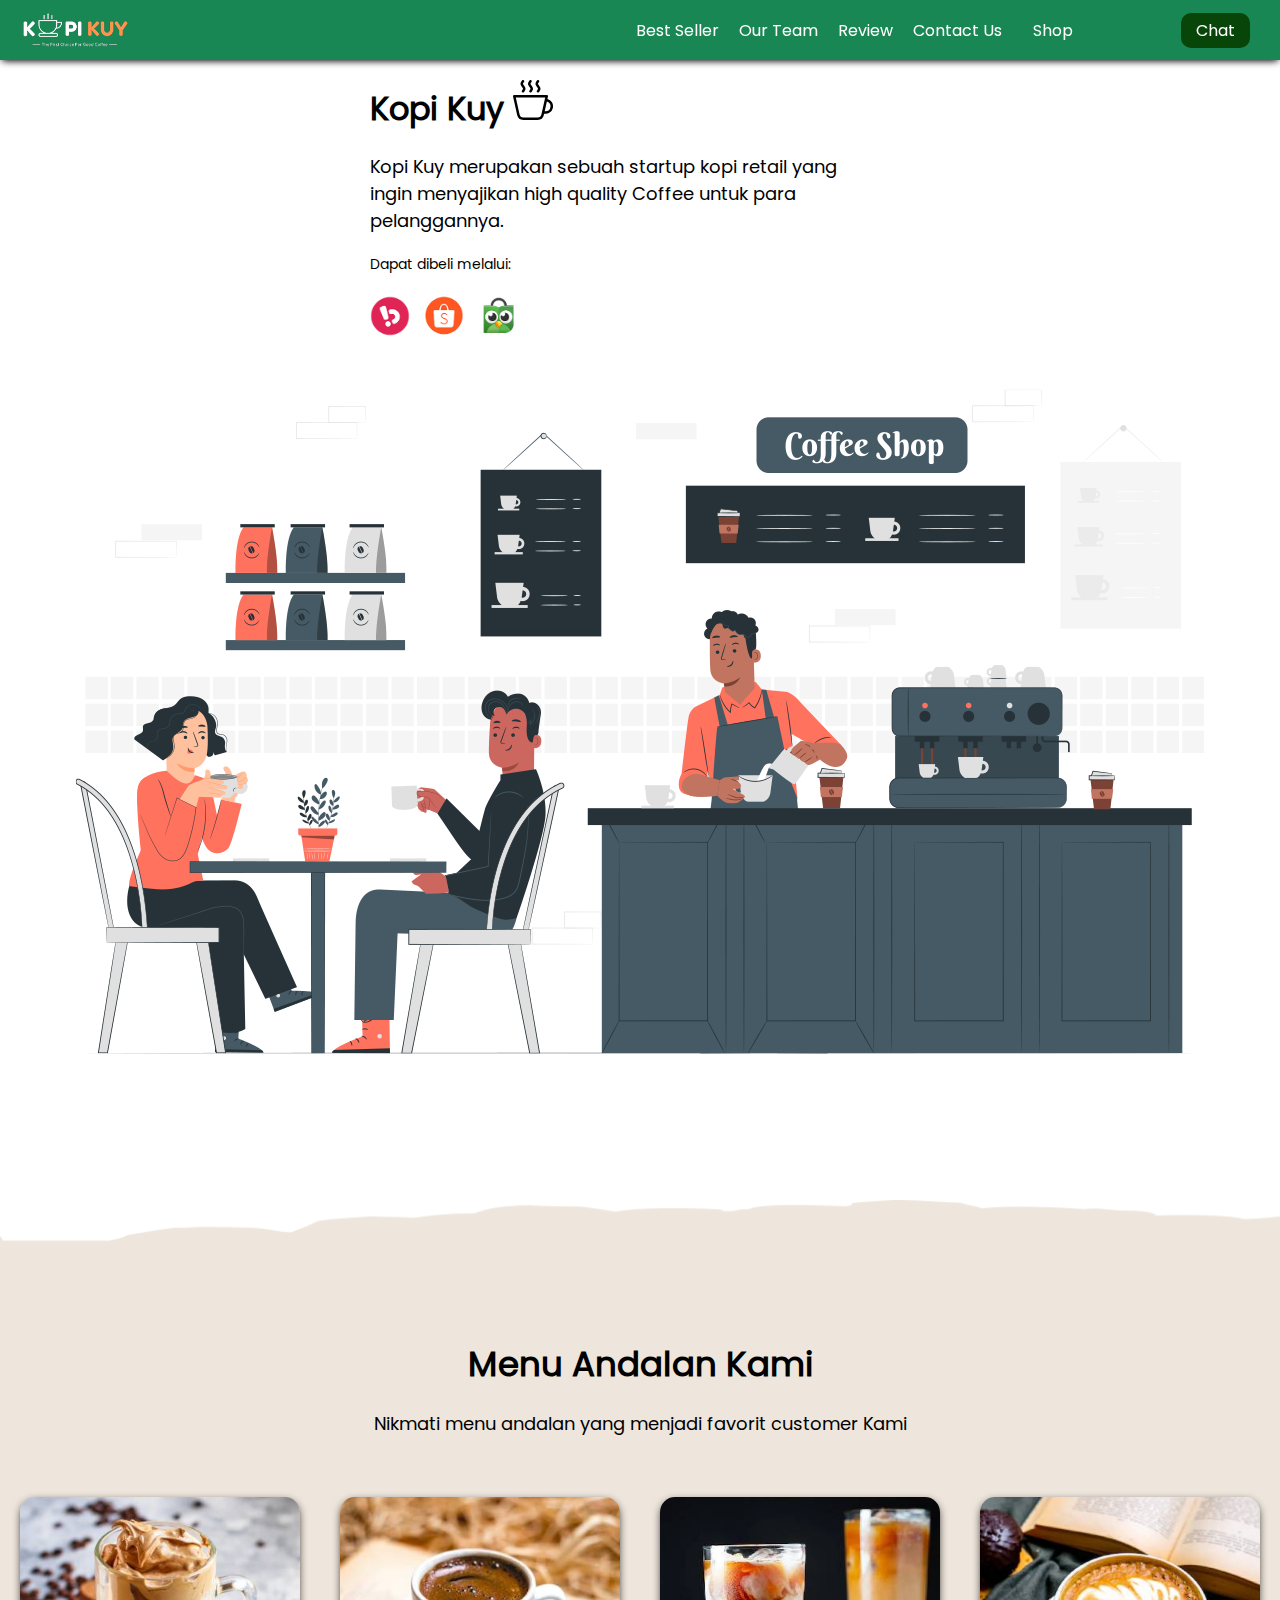
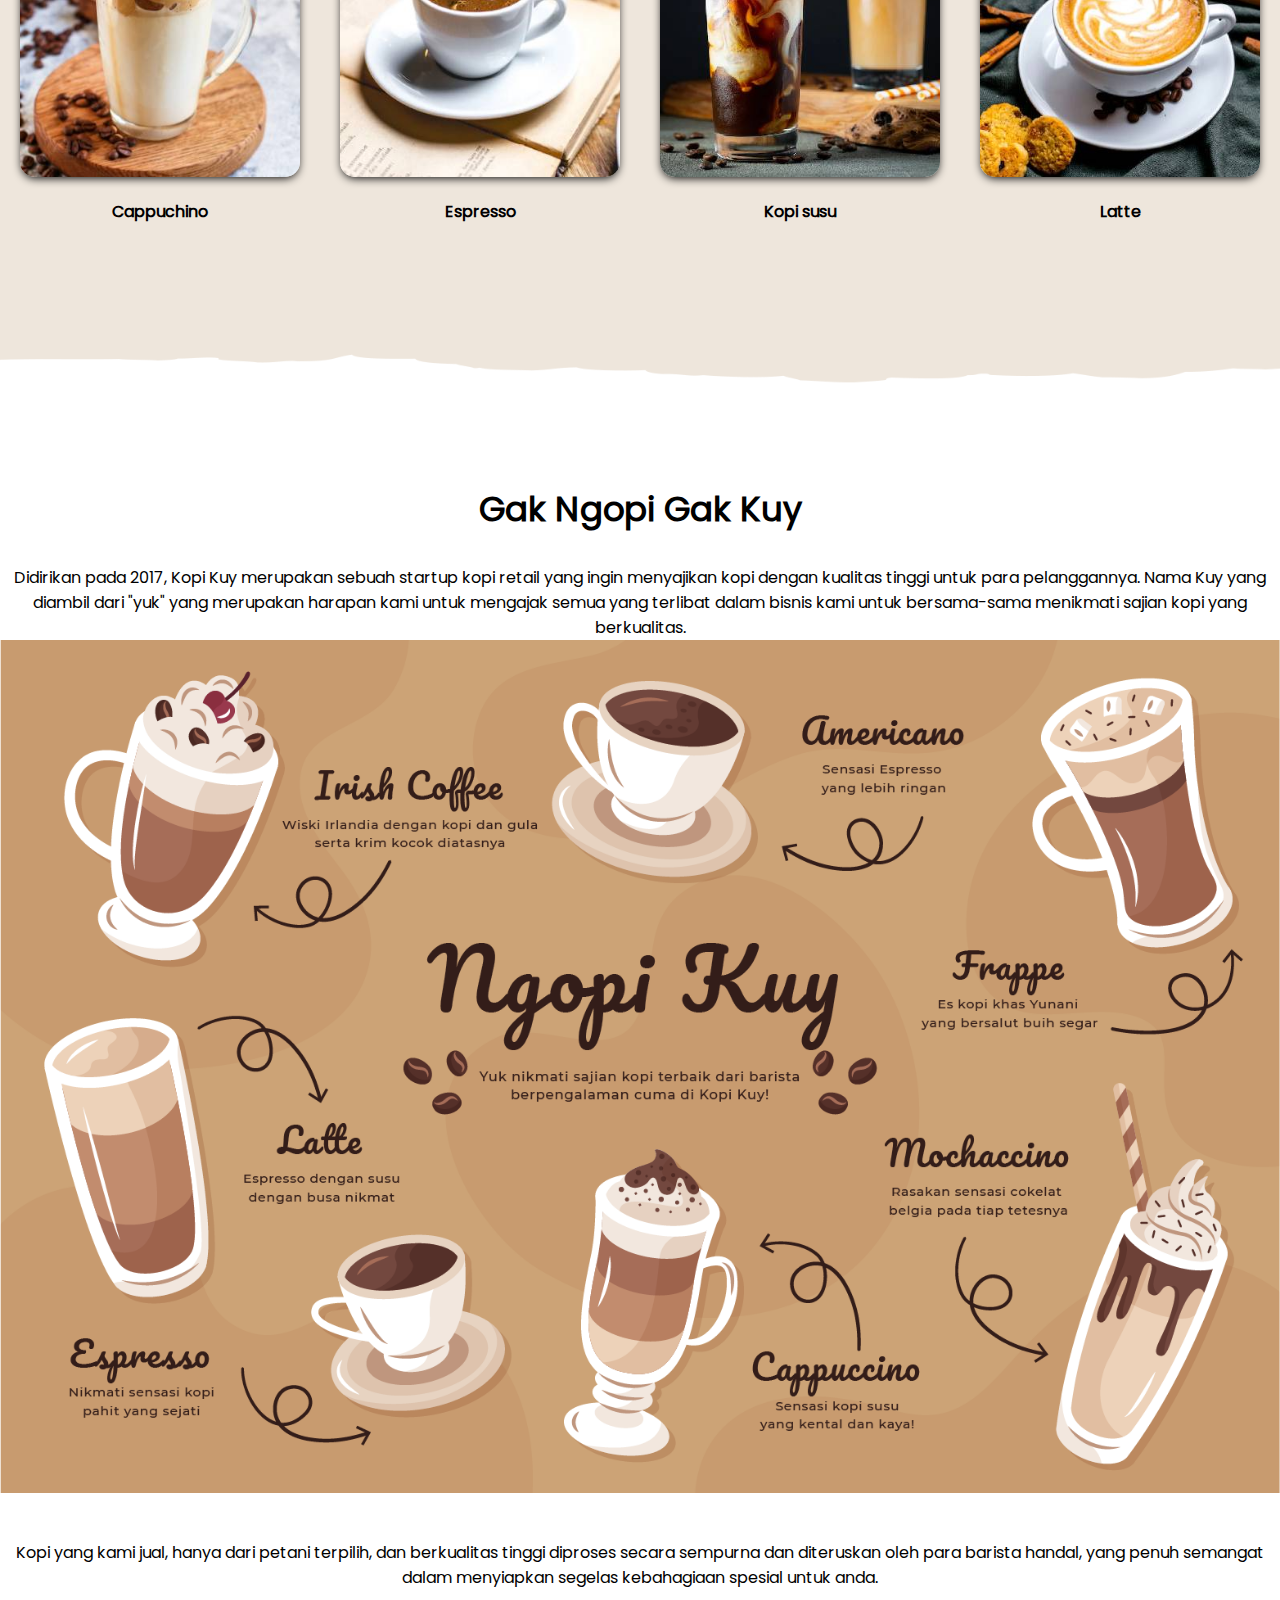
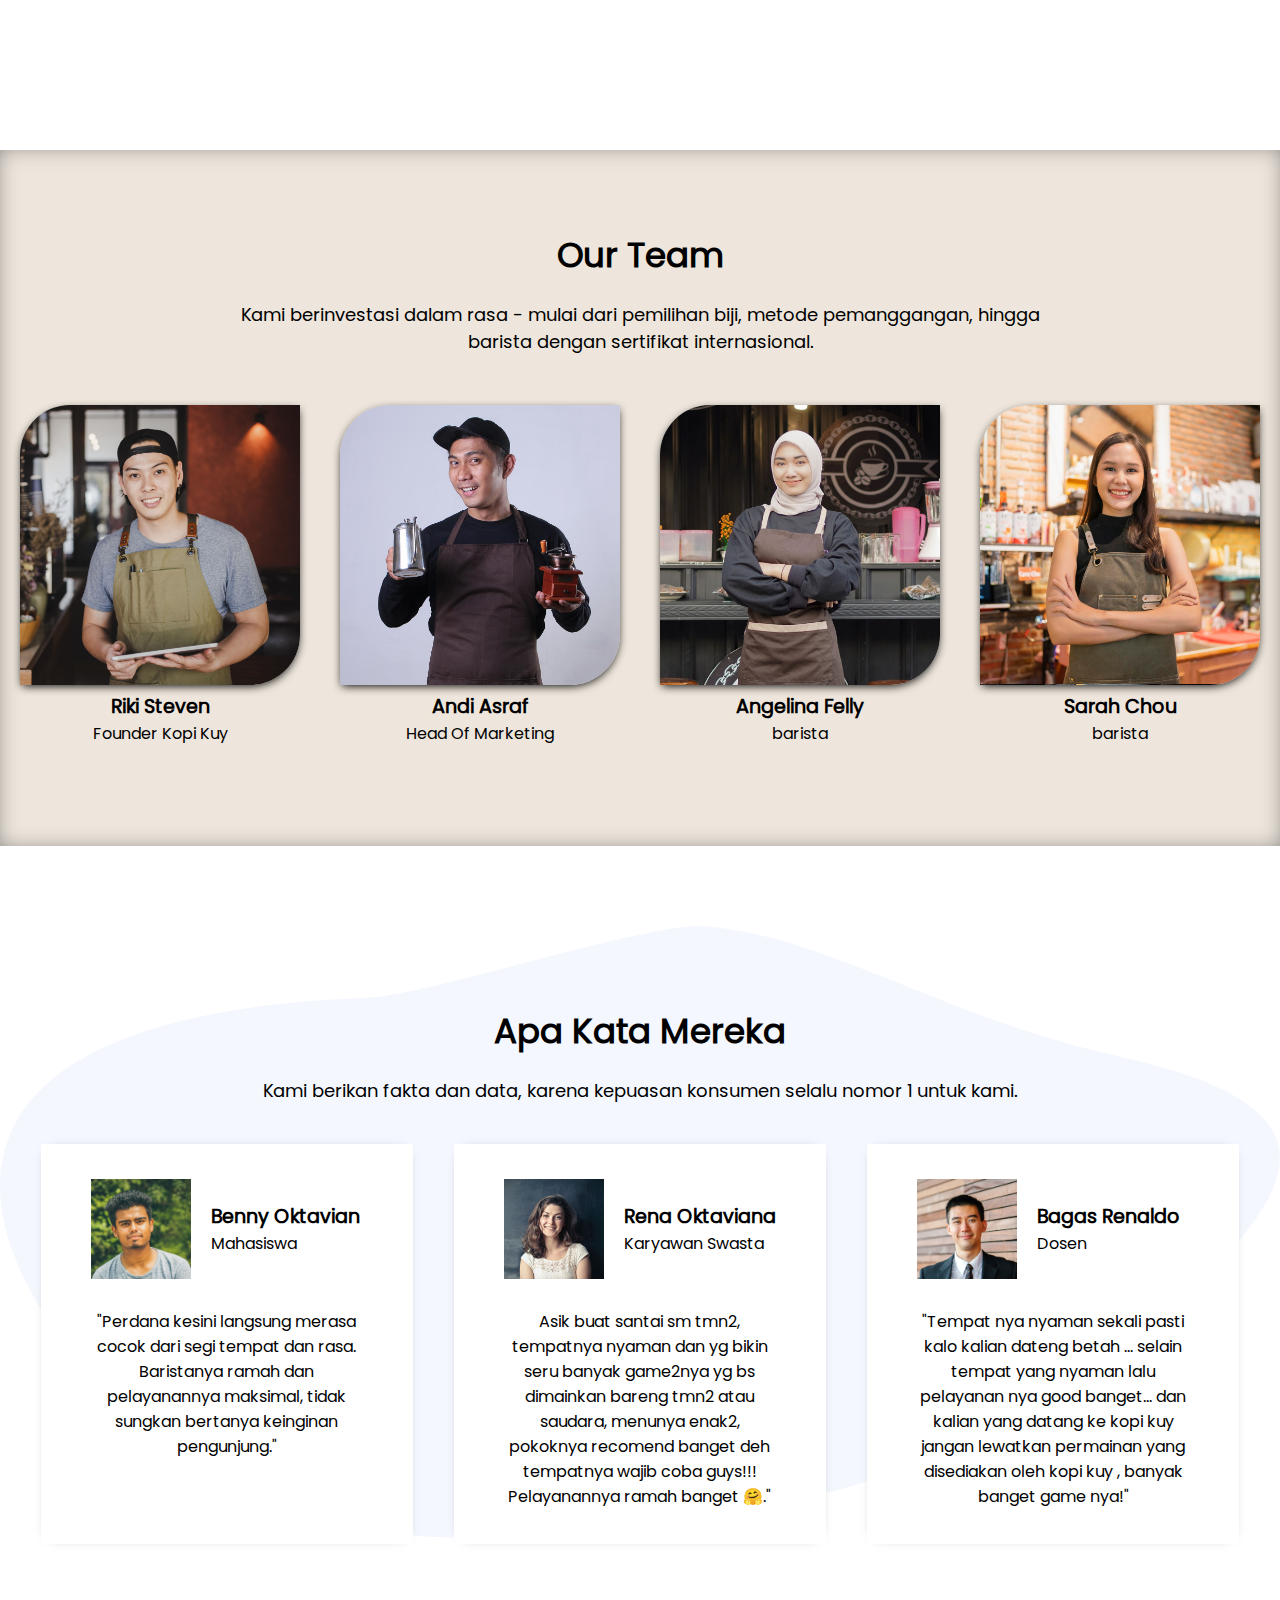
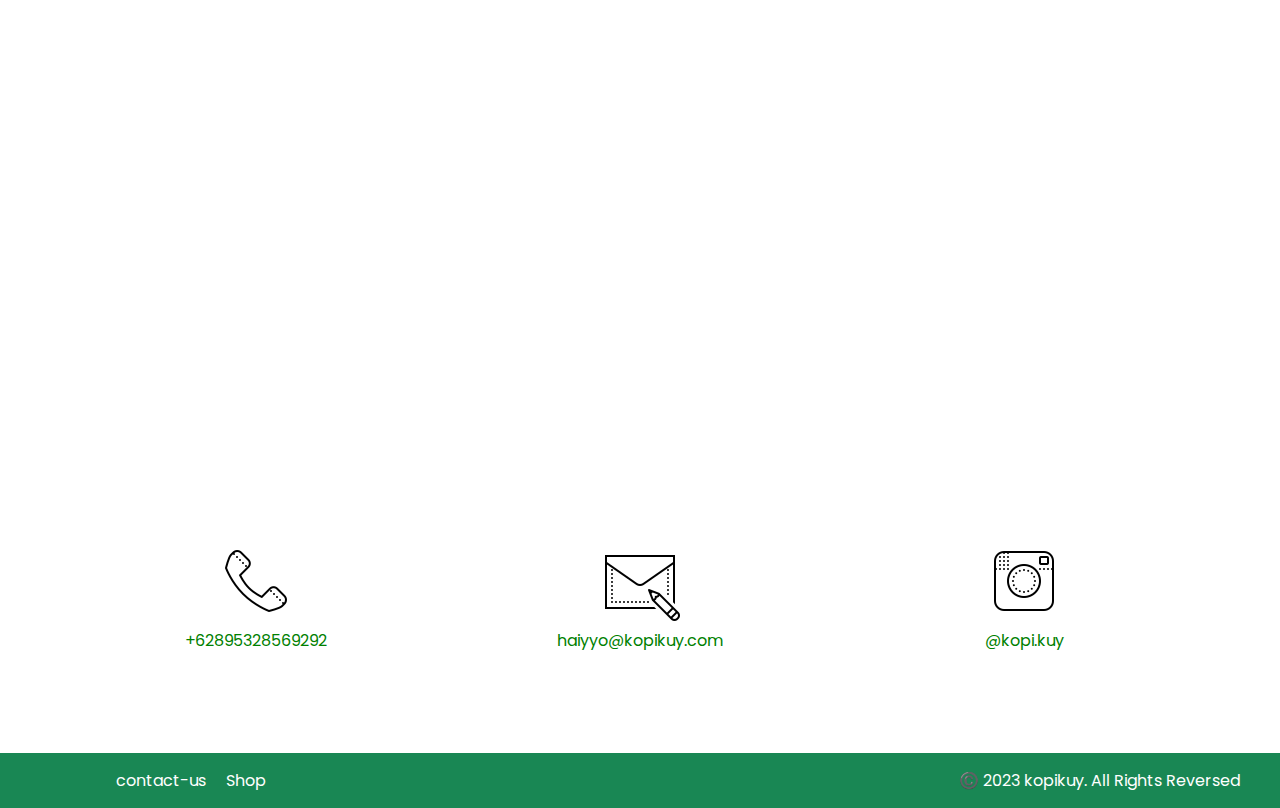
==== index.html @ c1656950 "Add files via upload" ====
<!DOCTYPE html>
<html lang="id">

<head>
    <meta charset="UTF-8">
    <meta http-equiv="X-UA-Compatible" content="IE=edge">
    <meta name="viewport" content="width=device-width, initial-scale=1.0">
    <link rel="shortcut icon" href="images/favicon.ico" type="image/x-icon">
    <title>Website Kopi Kuy</title>
    <link rel="stylesheet" href="css/style.css">
</head>

<body>
    <nav>
        <div class="baris">
            <img class="logo" src="images/logo/logo_kuy.png">
            <div class="navigasi">
                <a href="#best-seller">Best Seller</a>
                <a href="#our-team">Our Team</a>
                <a href="#review">Review</a>
                <a href="#contact-us">Contact Us</a>
            </div>
            <a class="shop" href="produk.html">Shop</a>
            <a class="chat" href="https://wa.me/nomor_hp_anda_pakai_62" target="_blank">Chat</a>
        </div>
    </nav>

    <!--Tulis Kode Di Bawah Sini-->

    <header>
        <div class="baris">
            <div class="col-kiri">
                <h1 class="judul-header">
                    Kopi Kuy <img src="images/icon/icon_kopi.svg" alt="">
                </h1>
                <p class="subjudul-header">
                    Kopi Kuy merupakan sebuah startup kopi retail yang ingin menyajikan
                    high quality Coffee untuk para pelanggannya.
                </p>
                <p class="dapat-dibeli">
                    Dapat dibeli melalui:
                </p>
                <div class="olshop">
                    <img src="images/logo/logo_bukalapak.png" alt="">
                    <img src="images/logo/logo_shopee.png" alt="">
                    <img src="images/logo/logo_tokopedia.png" alt="">
                </div>
            </div>

            <img src="images/header/header3.png" alt="">
        </div>

    </header>

    <section class="best-seller" id="best-seller">
        <h2 class="judul-best-seller">Menu Andalan Kami</h2>
        <p class="subjudul-best-seller">Nikmati menu andalan yang menjadi favorit customer Kami</p>
        <div class="baris">
            <div class="col-produk">
                <img src="images/produk/product_capuchino.jpg" alt="">
                <p class="nama-produk">Cappuchino</p>
            </div>
            <div class="col-produk">
                <img src="images/produk/product_espresso.jpg" alt="">
                <p class="nama-produk">Espresso</p>
            </div>
            <div class="col-produk">
                <img src="images/produk/product_kopi_susu.jpg" alt="">
                <p class="nama-produk">Kopi susu</p>
            </div>
            <div class="col-produk">
                <img src="images/produk/product_latte.jpg" alt="">
                <p class="nama-produk">Latte</p>
            </div>
        </div>
    </section>

    <section class="baout-us" id="about-us">
        <h2 class="judul-about-us">Gak Ngopi Gak Kuy</h2>
        <p class="tentang-baout-us">
            Didirikan pada 2017, Kopi Kuy merupakan sebuah startup kopi retail
            yang ingin menyajikan kopi dengan kualitas tinggi untuk para pelanggannya.
            Nama Kuy yang diambil dari "yuk" yang merupakan harapan kami untuk mengajak semua
            yang terlibat dalam bisnis kami untuk bersama-sama menikmati sajian kopi yang berkualitas.
        </p>
        <img src="images/aset_kopi_jumbo.png" alt="">
        <p class="penjelasan-about-us">
            Kopi yang kami jual, hanya dari petani terpilih, dan berkualitas tinggi diproses
            secara sempurna dan diteruskan oleh para barista handal, yang penuh semangat
            dalam menyiapkan segelas kebahagiaan spesial untuk anda.
        </p>
    </section>

    <section class="our-team" id="our-team">
        <h2 class="judul-team">Our Team</h2>
        <p class="subjudul-team">
            Kami berinvestasi dalam rasa - mulai dari pemilihan biji, metode pemanggangan,
            hingga barista dengan sertifikat internasional.
        </p>
        <div class="baris">
            <div class="col-team">
                <img src="images/team/team1.jpg" alt="">
                <h3>Riki Steven</h3>
                <p>Founder Kopi Kuy</p>
            </div>
            <div class="col-team">
                <img src="images/team/team2.jpg" alt="">
                <h3>Andi Asraf</h3>
                <p>Head Of Marketing</p>
            </div>
            <div class="col-team">
                <img src="images/team/team3.jpg" alt="">
                <h3>Angelina Felly</h3>
                <p>barista</p>
            </div>
            <div class="col-team">
                <img src="images/team/team4.jpg" alt="">
                <h3>Sarah Chou</h3>
                <p>barista</p>
            </div>
        </div>
    </section>

    <section class="review" id="review">
        <h2 class="judul-review">Apa Kata Mereka</h2>

        <p class="subjudul-review">
            Kami berikan fakta dan data, karena kepuasan konsumen selalu nomor 1 untuk kami.
        </p>
        <div class="baris">
            <div class="col-review">
                <div class="profile">
                    <img src="images/customer/customer1.jpg" alt="">
                    <div class="nama-profile">
                        <h3>Benny Oktavian</h3>
                        <p>Mahasiswa</p>
                    </div>
                </div>
                <p class="testimoni">"Perdana kesini langsung merasa cocok dari segi tempat dan rasa.
                    Baristanya ramah dan pelayanannya maksimal, tidak sungkan bertanya keinginan pengunjung."
                </p>
            </div>
            <div class="col-review">
                <div class="profile">
                    <img src="images/customer/customer2.jpg" alt="">
                    <div class="nama-profile">
                        <h3>Rena Oktaviana</h3>
                        <p>Karyawan Swasta</p>
                    </div>
                </div>
                <p class="testimoni">Asik buat santai sm tmn2, tempatnya nyaman dan yg bikin seru banyak game2nya
                    yg bs dimainkan bareng tmn2 atau saudara, menunya enak2, pokoknya recomend
                    banget deh tempatnya wajib coba guys!!! Pelayanannya ramah banget 🤗."
                </p>
            </div>
            <div class="col-review">
                <div class="profile">
                    <img src="images/customer/customer3.jpg" alt="">
                    <div class="nama-profile">
                        <h3>Bagas Renaldo</h3>
                        <p>Dosen</p>
                    </div>
                </div>
                <p class="testimoni">"Tempat nya nyaman sekali pasti kalo kalian dateng betah ...
                    selain tempat yang nyaman lalu pelayanan nya good banget...
                    dan kalian yang datang ke kopi kuy jangan lewatkan permainan yang disediakan
                    oleh kopi kuy , banyak banget game nya!"</p>
            </div>
        </div>
    </section>

    <section class="contact-us" id="contact-us">
        <iframe
            src="https://www.google.com/maps/embed?pb=!1m14!1m8!1m3!1d7932.741866032694!2d106.668581!3d-6.214715!3m2!1i1024!2i768!4f13.1!3m3!1m2!1s0x2e69f9912c7f297b%3A0xe5a3a671dae861ab!2sKopi%20kuy!5e0!3m2!1sid!2sid!4v1680617229460!5m2!1sid!2sid"
            width="100%" height="300" style="border:0;" allowfullscreen="" loading="lazy"
            referrerpolicy="no-referrer-when-downgrade"></iframe>

        <div class="baris">
            <div class="col-kontak">
                <img src="images/icon/icon_phone.png" alt="">
                <p>+62895328569292</p>
            </div>
            <div class="col-kontak">
                <img src="images/icon/icon_mail.png" alt="">
                <p>haiyyo@kopikuy.com</p>
            </div>
            <div class="col-kontak">
                <img src="images/icon/icon_instagram.png" alt="">
                <a href="https://instagram.com" role="button">
                    <p>@kopi.kuy</p>
                </a>
            </div>
        </div>

    </section>

    <footer>
        <div class="baris">
            <div class="navigasi">
                <a href="#Best Seller"></a>
                <a href="Our Team"></a>
                <a href="Review"></a>
                <a href="#Contact us">contact-us</a>
                <a href="produk.html">Shop</a>
            </div>
            <p class="copyright"> ©️ 2023 kopikuy. All Rights Reversed</p>
        </div>
    </footer>
---- css/style.css ----
/* Pengaturan Global */

/* Mendaftarkan font ke dalam CSS, dan memberi nama family */
@font-face {
   font-family: 'Poppins';
   src: url(../fonts/poppins.woff2);
}

* {
   box-sizing: border-box;
   margin: 0;
   padding: 0;
}

html {
   /* agar scroll ketika klik pada navigasi menjadi halus */
   scroll-behavior: smooth;
}

body {
   /* mendaftarkan semua teks pada body menjadi family Poppins */
   font-family: 'Poppins';
}

a {
   /* menghilangkan garis bawah pada link */
   text-decoration: none;

   /* menghilangkan warna bawaan pada link */
   color: unset;
}

h2 {
   /* mengatur ukuran huruf ke 34 pixel */
   font-size: 34px;
}

h3 {
   /* mengatur ukuran huruf ke 1.2rem */
   font-size: 1.2rem;
}

h1,
h2,
h3 {
   /* mengatur tebal huruf */
   font-weight: bold;
}

img {
   /* 
      mengatur agar semua elemen img memiliki panjang maksimal 100% agar
      tidak besar gambar tidak melebihi layar ataupun pembungkus
   */
   max-width: 100%;
}

/* Navigasi */

nav {
   /* background-color mengatur warna latar belakang */
   background-color: red;

   /* penulisan 2 background-color seperti ini akan mengabaikan penulisan sebelumnya */
   background-color: #198754;

   /* box-shadow membuat efek bayangan */
   box-shadow: 0 3px 7px -2px #000;

   /* width mengatur panjang elemen */
   width: 100%;
   padding-top: 10px;
   padding-bottom: 10px;

   /* position mengatur posisi elemen, static untuk biasa, fixed untuk efek menempel */
   position: fixed;

   /* Nilai z-index semakin besar, maka elemen akan semakin di depan */
   z-index: 500;
}

/* 
   PERHATIKAN bahwa dalam mengatur elemen, nama elemen langsung ditulis
   sedangkan untuk mengatur class, dibutuhkan tanda titik (.) terlebih dulu
   img {} berarti elemen dengan tag img, 
   sedangkan .img artinya elemen dengan kelas img   
*/

.baris {
   /* 
      display: flex memiliki pengaturan yang dapat mengatur agar elemen
      di dalamnya memiliki ukuran yang fleksibel
   */
   display: flex;

   /* 
      align-items: center mengatur elemen di dalamnya rata tengah vertikal
   */
   align-items: center;

   /* 
      justify-content: center mengatur elemen di dalamnya rata tengah horizontal
   */
   justify-content: center;

   /* 
      flex-wrap: wrap mengatur agar jika panjang elemen berlebih, maka elemen
      akan otomatis diletakan di baris baru
   */
   flex-wrap: wrap;
}

section {
   /* text-align mengatur rata tulisan, bisa bernilai: left, right, center, justify */
   text-align: center;
}

.logo {
   /* height mengatur tinggi elemen */
   height: 40px;
   margin-left: 20px;
}

.navigasi {
   margin-left: auto;
   margin-right: 15px;
}

.navigasi a,
.shop {
   color: #fff;
   padding-left: 8px;
   padding-right: 8px;
}

.shop {
   margin-right: 100px;
}

.chat {
   margin-right: 30px;
   background-color: rgb(8, 69, 8);
   color: #fff;
   padding-top: 5px;
   padding-right: 15px;
   padding-bottom: 5px;
   padding-left: 15px;
   border-radius: 10px;
}


/* HEADER */


header,
section {
   /*
    padding mengatur jarak ke dalam
    pada padding dan margin ditambahkan top / right / bottom / top 
    untuk mengatur jarak masing-masing 
   */
   padding-top: 80px;
   padding-bottom: 80px;

   /* margin mengatur jarak ke luar */
   margin-bottom: 80px;
}

/* penulisan CSS dapat digabung dengan beberapa elemen */
.col-kiri,
.col-kanan {
   /* width mengatur panjang elemen. 50% artinya setengah ukuran pembungkus */
   width: 50%;
}

.col-kiri {
   padding-left: 50px;
   padding-right: 120px;
}

.judul-header {
   margin-bottom: 20px;
}

.subjudul-header {
   /* font-size digunakan untuk mengatur ukuran huruf */
   font-size: 18px;
}

.dapat-dibeli {
   margin-top: 20px;
   margin-bottom: 20px;
   font-size: 14px;
}

.olshop img {
   width: 40px;

   /* height digunakan untuk mengatur tinggi elemen */
   height: auto;
   margin-right: 10px;
}

/* Best Seller */

.best-seller {
   position: relative;

   /* background-color mengatur warna latar belakang elemen */
   background-color: #EEE6DC;
}

/* 
terkait position, after, dan before memerlukan pemahaman mendalam
terkait layout pada CSS untuk dapat memahami secara penuh 
*/

.best-seller::before,
.best-seller::after {
   position: absolute;
   content: "";
   width: 100%;
   height: 76px;

   /* background-image untuk menambahkan gambar sebagai background */
   background-image: url(../images/garis-atas.png);

   /*background-size agar gambar latar menyesuaikan tinggi / panjang elemen */
   background-size: cover;

   top: -60px;
   left: 0;
}

.best-seller::after {
   height: 60px;
   background-image: url(../images/garis-bawah.png);
   top: unset;
   bottom: -60px;
}

.judul-best-seller {
   margin-bottom: 20px;
}

.subjudul-best-seller {
   font-size: 18px;
   margin-bottom: 40px;
}

.col-produk {
   /* 
      Penulisan padding dan margin seperti padding:20px ini penulisan singkat 
      yang berarti top, right, bottom, left nilainya sama, yaitu 20px 
   */
   padding: 20px;
   width: 25%;
}

.col-produk img {
   /* transition membuat animasi transisi dari perubahan style, 0.3s berarti 0.3 detik */
   transition: all 0.3s ease;

   /* border-radius  Membuat sudut membulat */
   border-radius: 15px;

   /* box-shadow membuat efek bayangan */
   box-shadow: 0 3px 10px -2px #000;
}

/* :hover akan dijalankan saat mouse ada di atas elemen */
.col-produk img:hover {

   /* membuat transformasi, bisa berupa scale(1.05), rotate(180deg), translateY(-50px), dsb */
   transform: scale(0.9);
   border-radius: 50%;
}

.nama-produk {
   margin-top: 15px;
   font-weight: bold;
}

/* About US */

.about-us {
   /* max-width: 80%; mengatur panjang maksimal elemen tidak boleh melebihi 80% layar */
   max-width: 80%;

   /* margin-left dan margin-right auto akan membuat posisi elemen berada di tengah */
   margin-left: auto;
   margin-right: auto;
}

.judul-about-us {
   margin-bottom: 30px;
}

/* 
   penulisan .about-us img {} berarti mengatur elemen img 
   yang ada di dalam elemen dengan kelas about-us 
   harap perhatikan .about-us dan image dipisahkan spasi
   penulisan class diawali titik (.) penulisan elemen tidak
*/
.about-us img {
   /* 
      Penulisan width: 800px dan max-width: 100% mengatur agar
      elemen memiliki panjang 800px namun tidak boleh melebihi 100% ukuran layar
   */
   width: 800px;
   max-width: 100%;
}

.tentang-about-us {
   margin-bottom: 40px;
}

.penjelasan-about-us {
   margin-top: 40px;
}

/* OUR TEAM */

.our-team {
   background-color: #EEE6DC;
   box-shadow: inset 0px 0px 23px -6px #707070;
}

.judul-team {
   margin-bottom: 20px;
}

.subjudul-team {
   margin-bottom: 30px;
   font-size: 18px;
   width: 800px;
   max-width: 90%;
   margin-left: auto;
   margin-right: auto;
}

.col-team {
   width: 25%;
   padding: 20px;
}

.col-team img {
   box-shadow: 0 3px 10px -2px #000;
   border-radius: 50px 0px 50px 0px;
}


/* REVIEW */

.review {
   background-image: url(../images/bg-review.svg);
   /* 
      background-size: contain;
      membuat gambar latar belakang tidak terpotong
   */
   background-size: contain;

   /* 
      background-repeat: no-repeat;
      membuat gambar latar belakang tidak diulang (duplikat)
   */
   background-repeat: no-repeat;
   padding-left: 20px;
   padding-right: 20px;
}

.judul-review {
   margin-bottom: 20px;
}

.subjudul-review {
   margin-bottom: 40px;
   font-size: 18px;
}

.review .baris {
   justify-content: space-around;
   /* align-items: stretch; membuat tinggi elemen di dalam .review .baris seragam */
   align-items: stretch;
}

.col-review {
   width: 30%;
   padding: 35px 50px;
   box-shadow: 0px 0px 12px -10px #000;
   background-color: #fff;
}

.profile {
   display: flex;
   margin-bottom: 30px;
   align-items: center;
}

/* mengatur elemen img yang ada di dalam class(.) profile */
.profile img {
   width: 100px;
   margin-right: 20px;
}

.profile .nama-profile {
   text-align: left;
}

/* CONTACT US */
.contact-us {
   margin-bottom: 20px;
}

.col-kontak {
   width: 30%;
   margin-top: 50px;
   /* color mengatur warna tulisan */
   color: green;
}

/* FOOTER */

footer {
   background-color: #198754;
   padding-top: 15px;
   padding-bottom: 15px;
   color: #fff;
   padding-right: 40px;
   padding-left: 40px;
}

footer .navigasi {
   margin-left: 20px;
   margin-right: auto;
}

/* UNTUK RESPONSIF DI BAWAH */

@media (max-width:600px) {

   .navigasi {
      display: none;
   }

   .shop {
      margin-right: 20px
   }

   .logo {
      margin-right: auto;
   }

   .col-kiri {
      width: 100%;
      text-align: center;
   }

   .col-kanan {
      width: 100%;
   }

   .col-produk,
   .col-team {
      width: 50%;
   }

   .col-review {
      width: 100%;
      margin-bottom: 30px;
   }

   .col-kontak {
      width: 50%;
   }


}
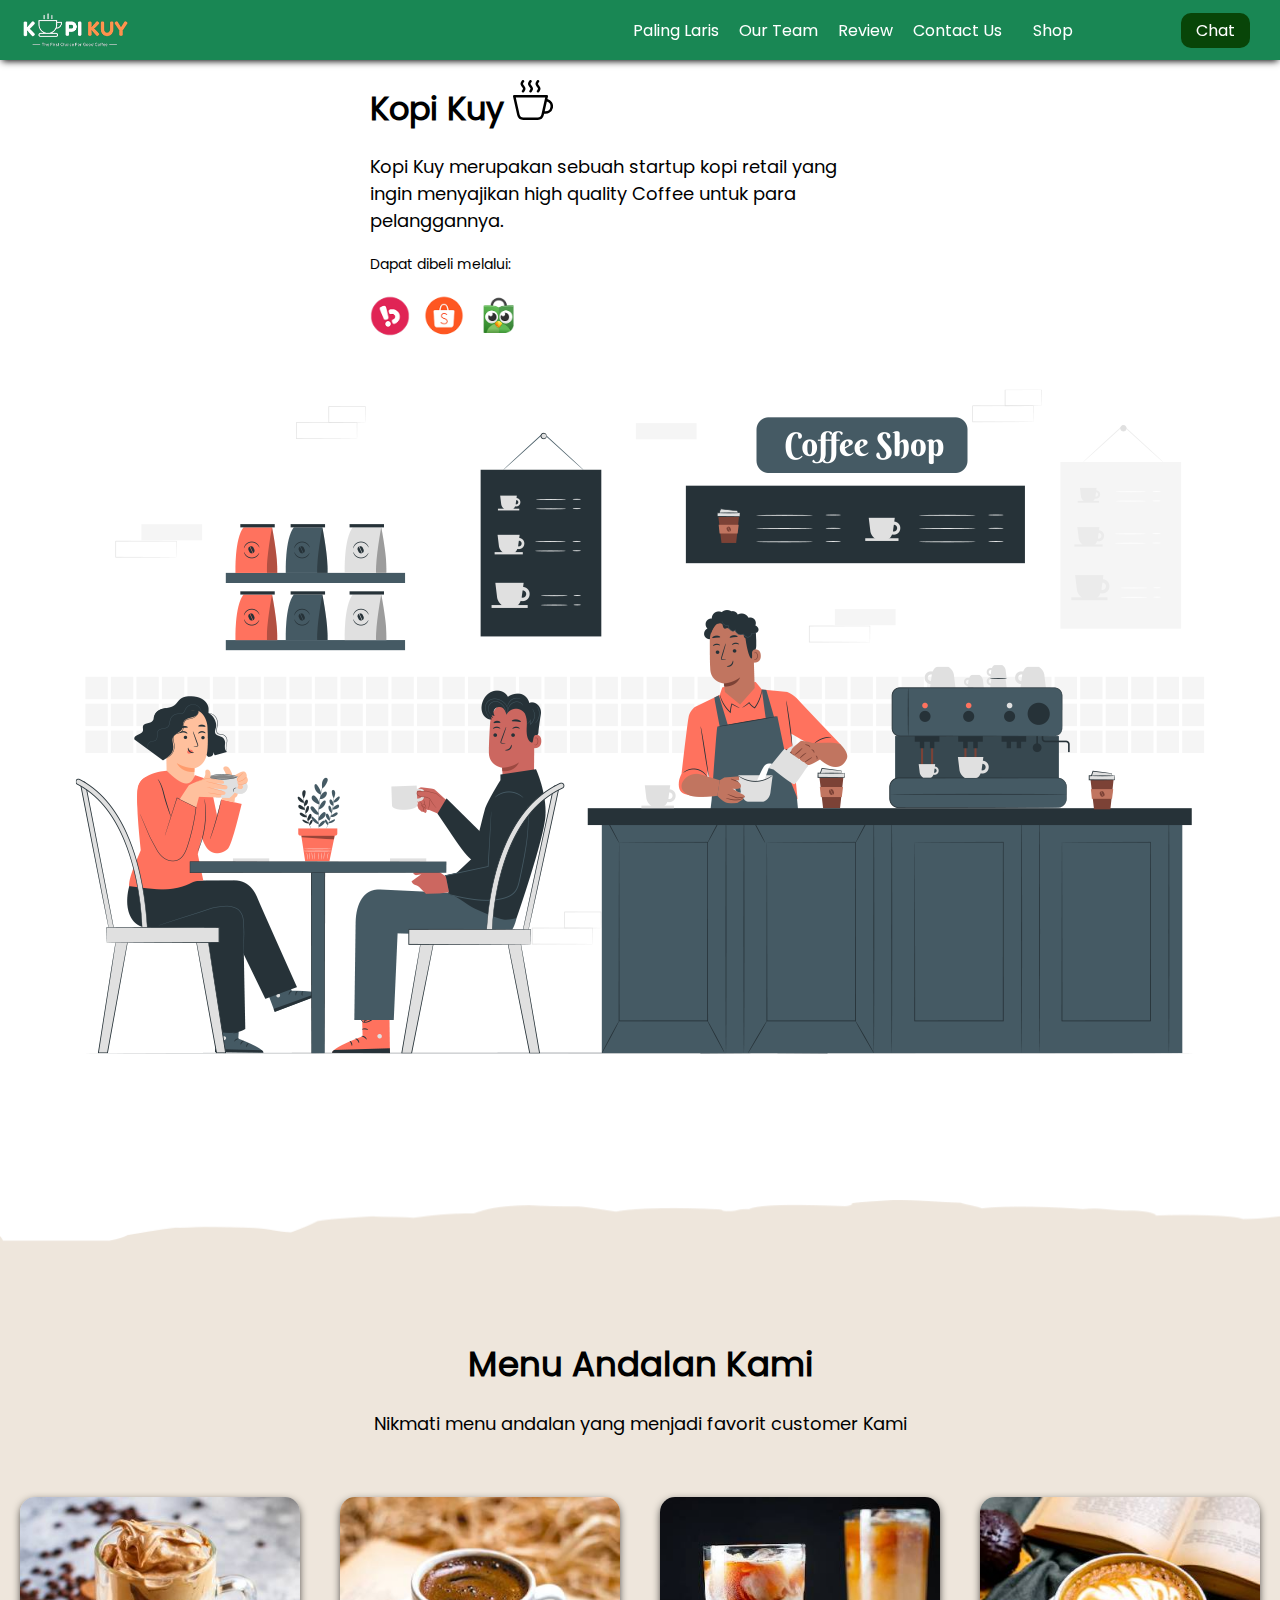
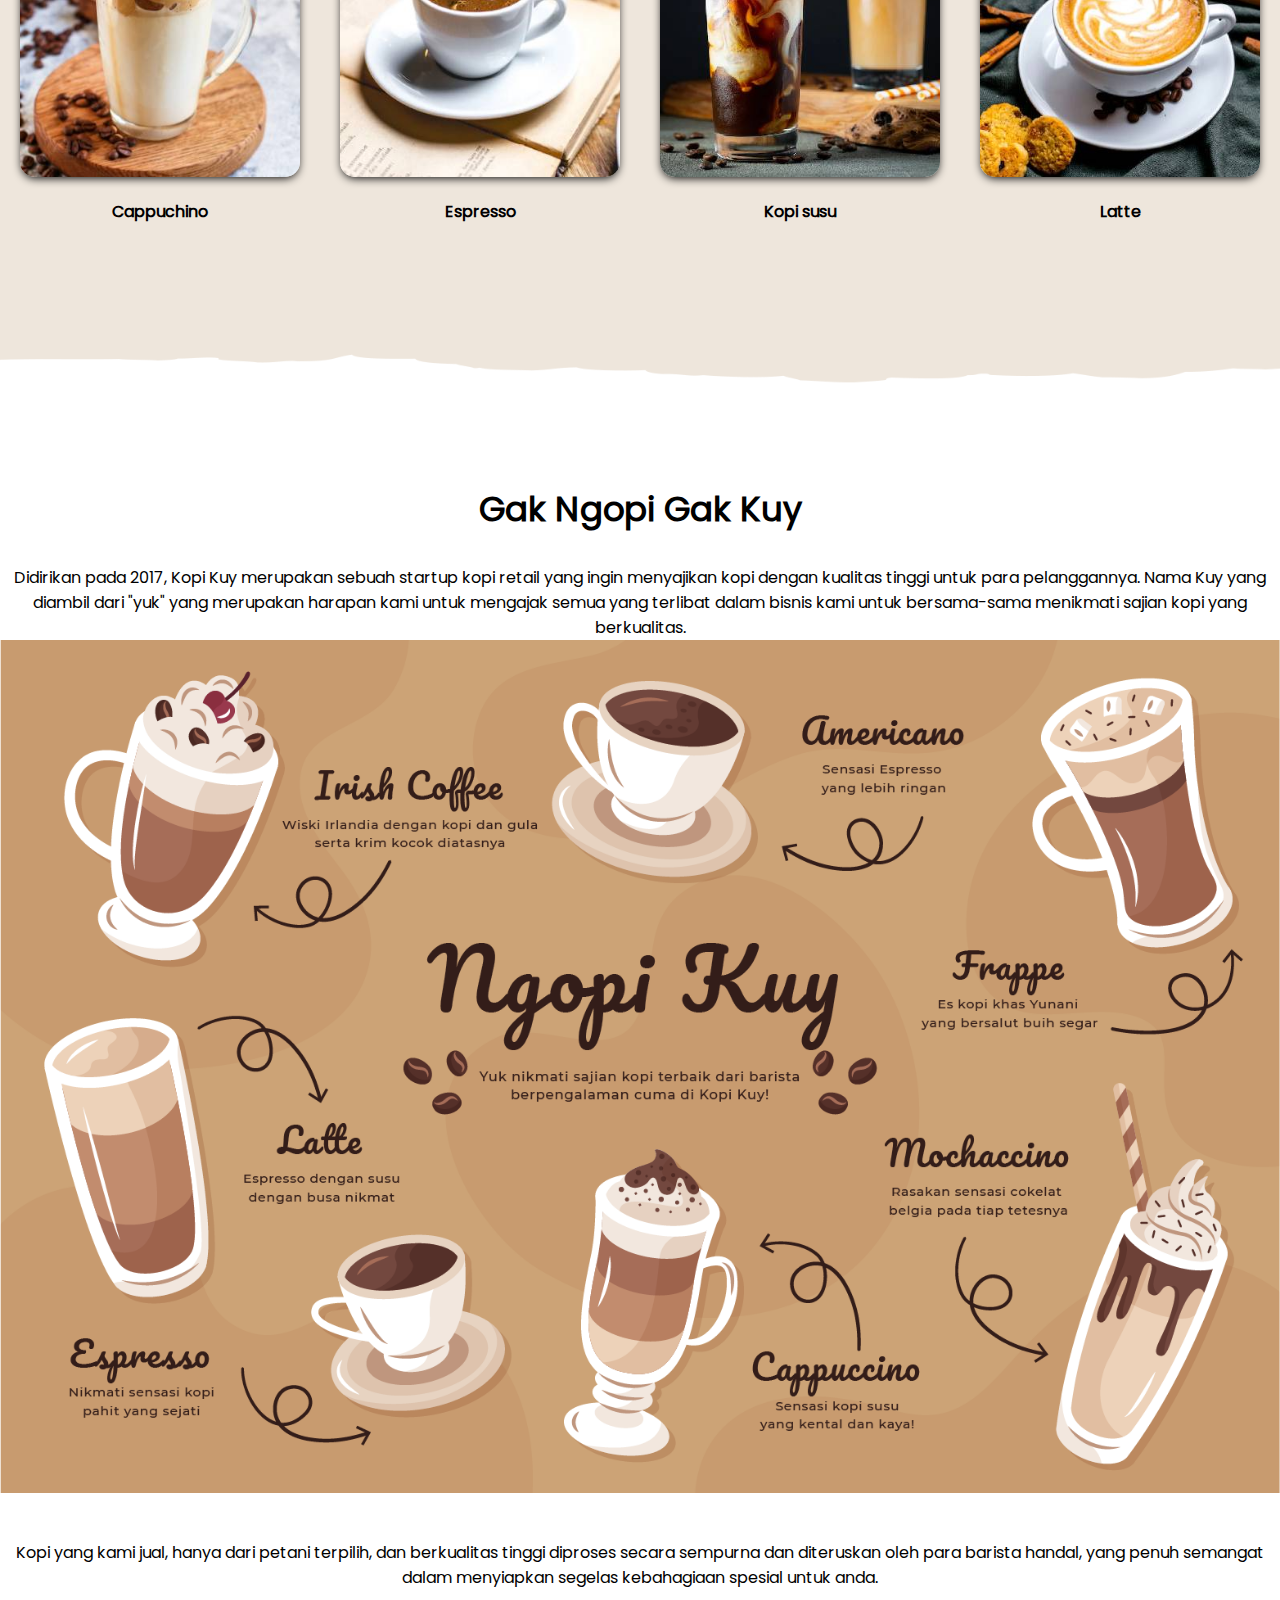
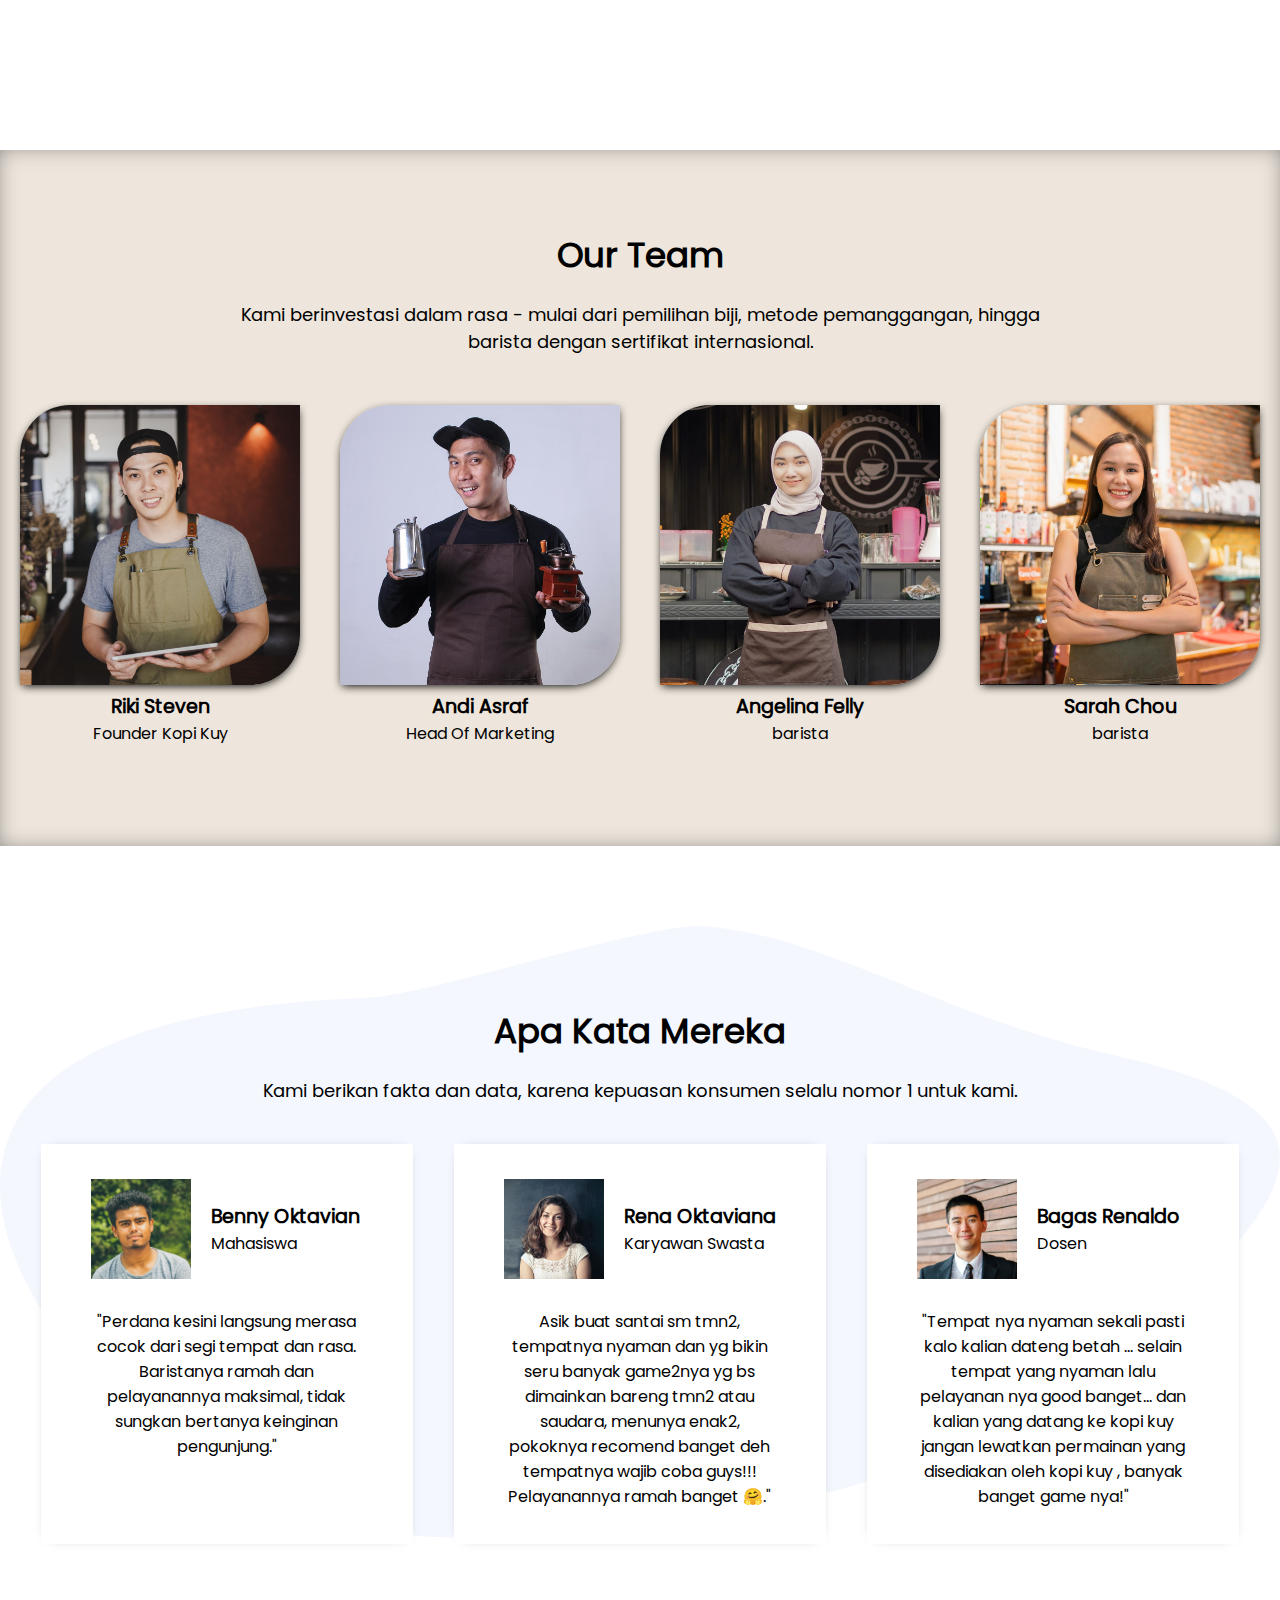
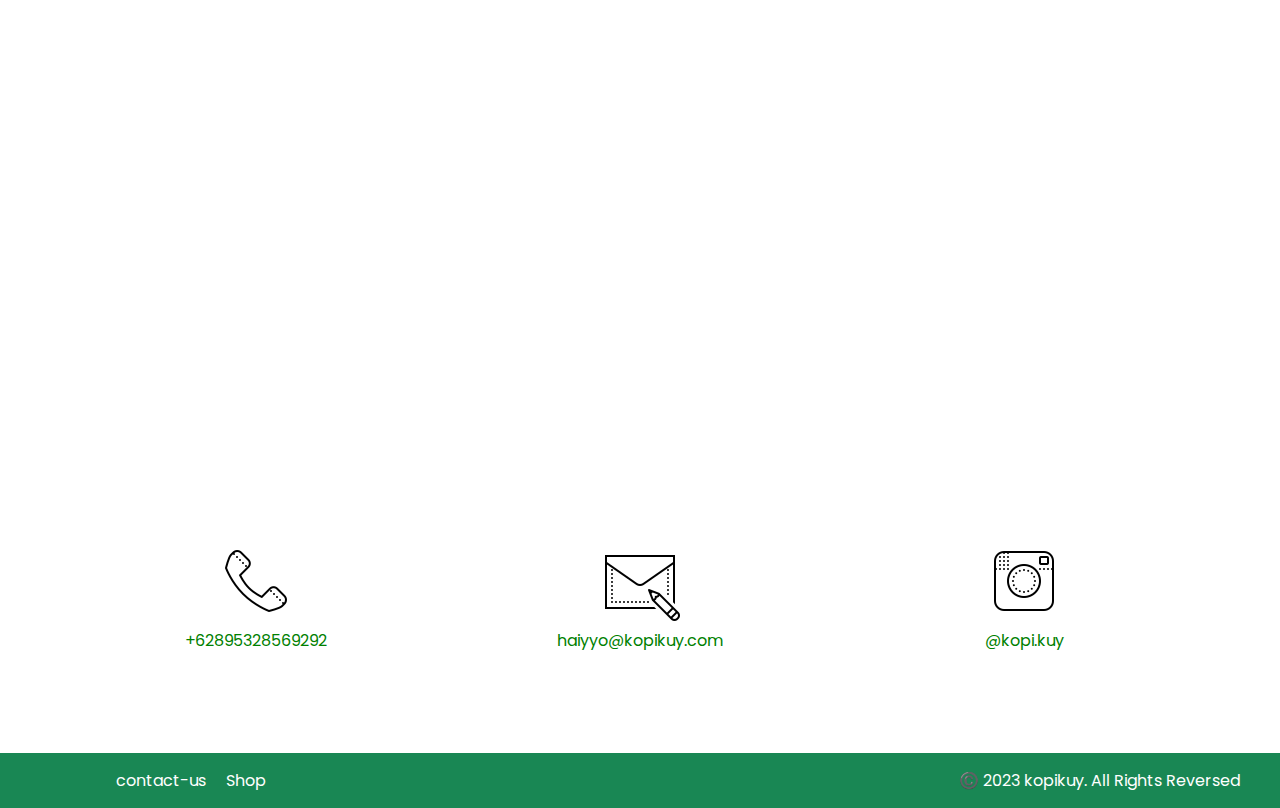
==== commit ca2863fd: "Paling Laris" ====
--- a/index.html
+++ b/index.html
@@ -15,7 +15,7 @@
         <div class="baris">
             <img class="logo" src="images/logo/logo_kuy.png">
             <div class="navigasi">
-                <a href="#best-seller">Best Seller</a>
+                <a href="#best-seller">Paling Laris</a>
                 <a href="#our-team">Our Team</a>
                 <a href="#review">Review</a>
                 <a href="#contact-us">Contact Us</a>
